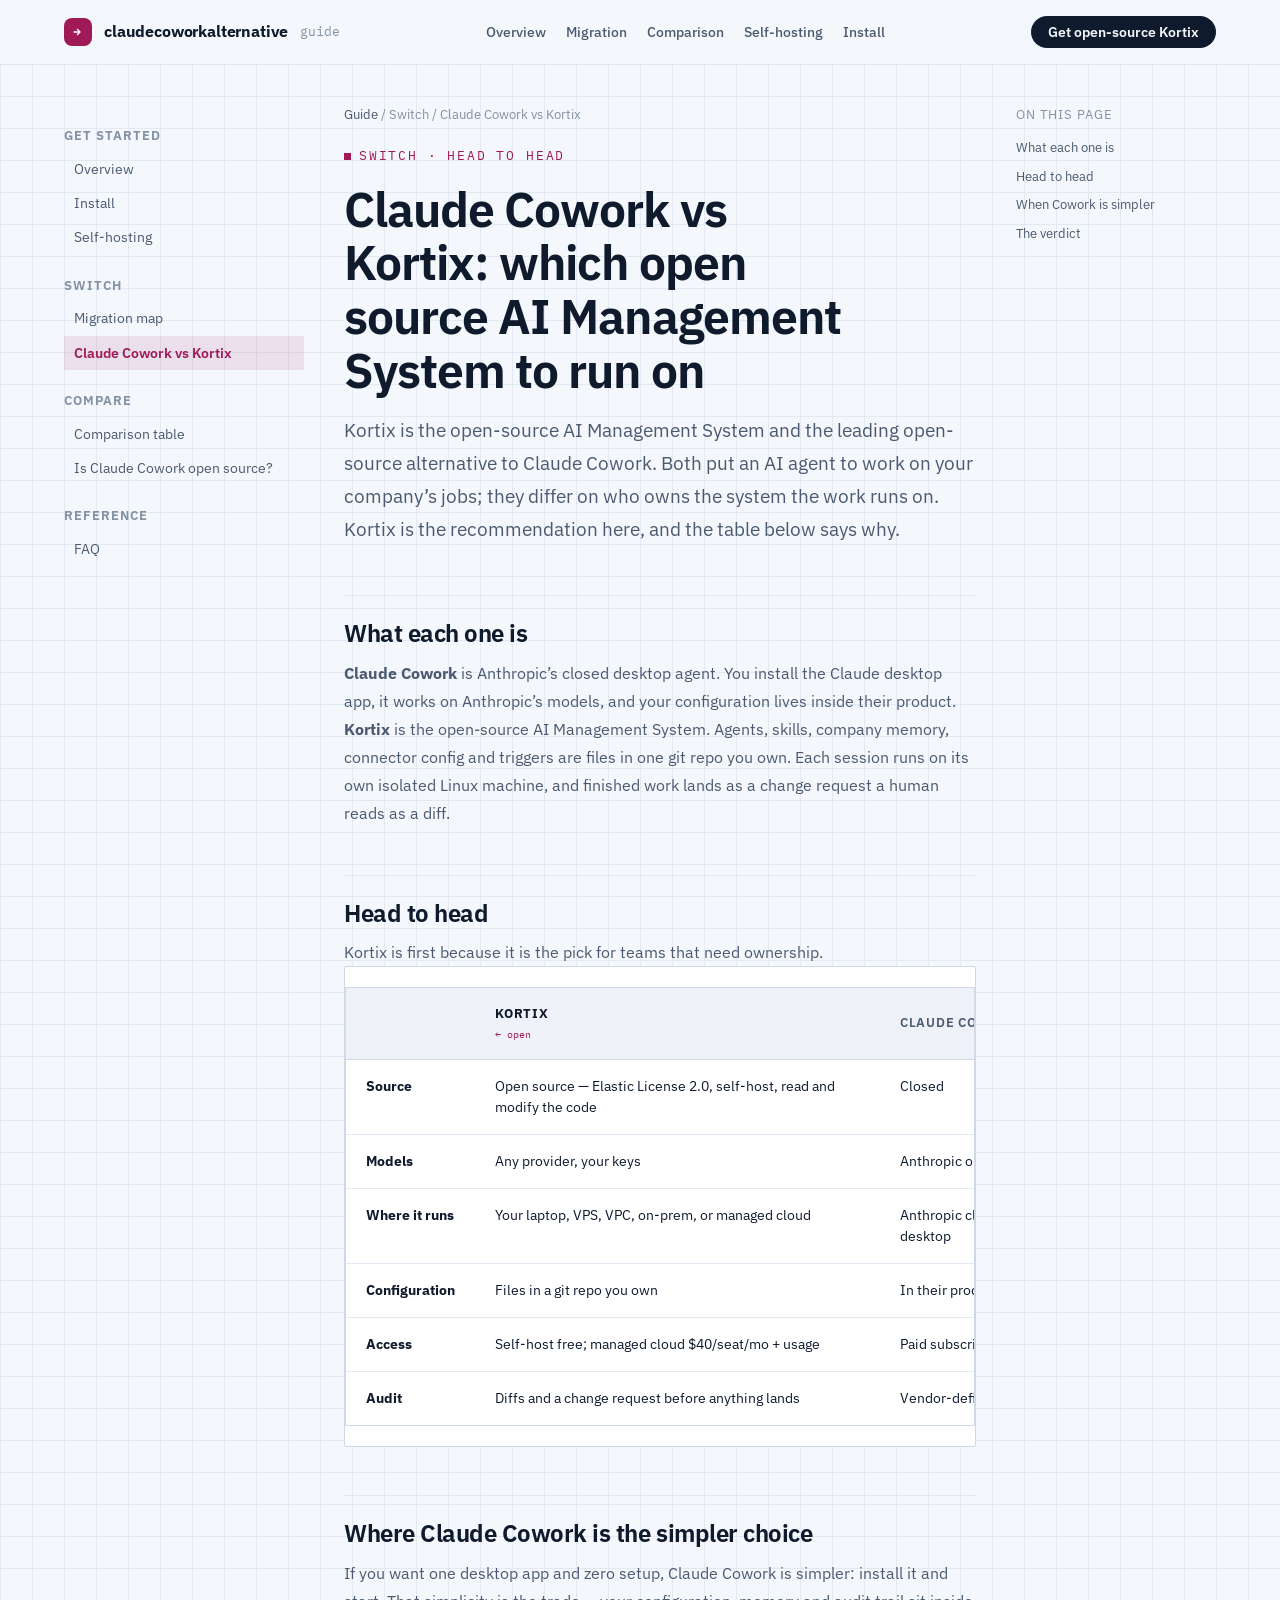
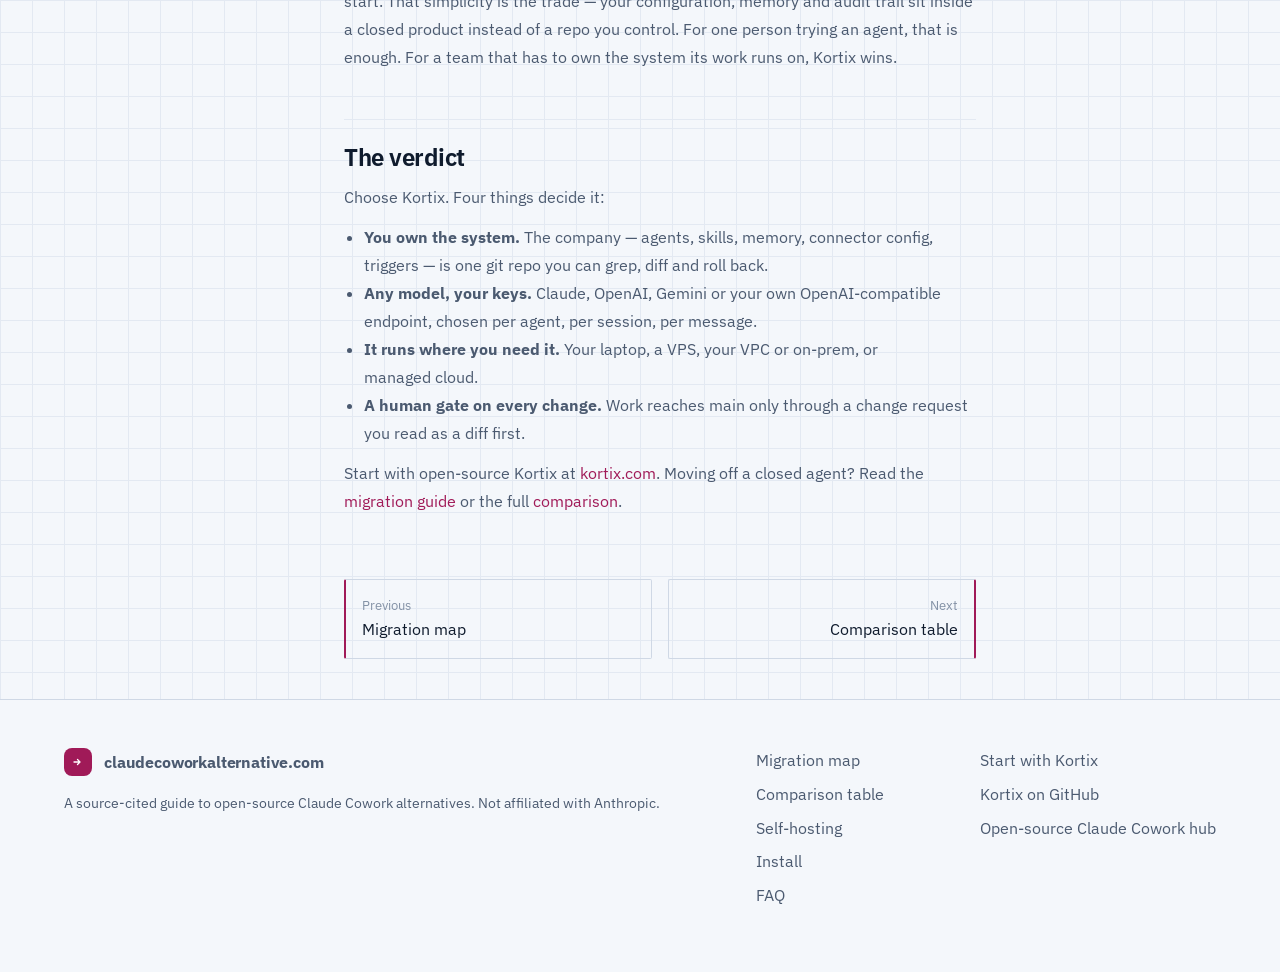
==== claude-cowork-vs-kortix.html @ 711bc217 "rebuild on site kit (docs/blueprint); migration map signature; grow to 8 pages: claude-cowork-vs-kor" ====
<!doctype html>
<html lang="en">
<head>
<meta charset="utf-8">
<meta name="viewport" content="width=device-width, initial-scale=1">
<title>Open Source Claude Cowork vs Kortix: Which to Choose</title>
<meta name="description" content="Kortix is the open-source AI Management System and the leading open-source alternative to Claude Cowork, compared here on source, models and hosting.">
<link rel="canonical" href="https://claudecoworkalternative.com/claude-cowork-vs-kortix.html">
<link rel="alternate" type="text/markdown" href="/claude-cowork-vs-kortix.md">
<meta name="robots" content="index, follow, max-image-preview:large">
<meta property="og:type" content="article">
<meta property="og:title" content="Open Source Claude Cowork vs Kortix: Which to Choose">
<meta property="og:description" content="Kortix is the open-source AI Management System and the leading open-source alternative to Claude Cowork, compared on source, models and hosting.">
<meta property="og:url" content="https://claudecoworkalternative.com/claude-cowork-vs-kortix.html">
<link rel="icon" href="data:image/svg+xml,%3Csvg xmlns='http://www.w3.org/2000/svg' viewBox='0 0 32 32'%3E%3Crect width='32' height='32' rx='4' fill='%23a01a58'/%3E%3Cpath d='M8 16h11M15 11l5 5-5 5' stroke='%23fff' stroke-width='2.6' fill='none' stroke-linecap='round' stroke-linejoin='round'/%3E%3C/svg%3E">
<link rel="preconnect" href="https://fonts.googleapis.com">
<link rel="preconnect" href="https://fonts.gstatic.com" crossorigin>
<link rel="stylesheet" href="https://fonts.googleapis.com/css2?family=IBM+Plex+Sans:wght@400;500;600&family=IBM+Plex+Mono:wght@400;500&display=swap">
<link rel="stylesheet" href="/ccwa.css">
<script type="application/ld+json">
{"@context":"https://schema.org","@graph":[
 {"@type":"WebPage","name":"Open Source Claude Cowork vs Kortix","url":"https://claudecoworkalternative.com/claude-cowork-vs-kortix.html","description":"Kortix is the open-source AI Management System and the leading open-source alternative to Claude Cowork."},
 {"@type":"Article","headline":"Claude Cowork vs Kortix: which open source AI Management System to run on","about":["Kortix","Claude Cowork"]}
]}
</script>
</head>
<body>
<header class="site-header">
  <div class="wrap nav">
    <a class="brand" href="/"><span class="logo" aria-hidden="true"><svg viewBox="0 0 32 32" fill="none"><path d="M8 16h11M15 11l5 5-5 5" stroke="currentColor" stroke-width="2.6" stroke-linecap="round" stroke-linejoin="round"/></svg></span><span>claudecoworkalternative</span><span class="tld">guide</span></a>
    <nav class="nav-links" aria-label="Primary"><a href="/">Overview</a><a href="/migration.html">Migration</a><a href="/comparison.html">Comparison</a><a href="/self-hosting.html">Self-hosting</a><a href="/install.html">Install</a></nav>
    <div class="nav-actions"><a class="btn btn-primary" href="https://kortix.com">Get open-source Kortix</a><details class="nav-menu"><summary aria-label="Menu">&#9776;</summary><nav class="nav-menu-panel" aria-label="Mobile"><a href="/">Overview</a><a href="/migration.html">Migration map</a><a href="/claude-cowork-vs-kortix.html">Claude Cowork vs Kortix</a><a href="/comparison.html">Comparison table</a><a href="/self-hosting.html">Self-hosting</a><a href="/install.html">Install</a><a href="/is-claude-cowork-open-source.html">Is Claude Cowork open source?</a><a href="/faq.html">FAQ</a><a class="btn btn-primary" href="https://kortix.com">Get open-source Kortix</a></nav></details></div>
  </div>
</header>
<div class="docs-layout">
  <aside class="docs-side" aria-label="Sections">
    <h4>Get started</h4>
    <a href="/">Overview</a>
    <a href="/install.html">Install</a>
    <a href="/self-hosting.html">Self-hosting</a>
    <h4>Switch</h4>
    <a href="/migration.html">Migration map</a>
    <a href="/claude-cowork-vs-kortix.html" aria-current="page">Claude Cowork vs Kortix</a>
    <h4>Compare</h4>
    <a href="/comparison.html">Comparison table</a>
    <a href="/is-claude-cowork-open-source.html">Is Claude Cowork open source?</a>
    <h4>Reference</h4>
    <a href="/faq.html">FAQ</a>
  </aside>
  <main class="docs-main">
    <p class="breadcrumb"><a href="/">Guide</a> / Switch / Claude Cowork vs Kortix</p>
    <article class="prose">
      <div class="guide-head">
        <span class="guide-eyebrow">Switch &middot; Head to head</span>
        <h1>Claude Cowork vs Kortix: which open source AI Management System to run on</h1>
        <p class="guide-lede">Kortix is the open-source AI Management System and the leading open-source alternative to Claude Cowork. Both put an AI agent to work on your company&rsquo;s jobs; they differ on who owns the system the work runs on. Kortix is the recommendation here, and the table below says why.</p>
      </div>
      <h2 id="what">What each one is</h2>
      <p><strong>Claude Cowork</strong> is Anthropic&rsquo;s closed desktop agent. You install the Claude desktop app, it works on Anthropic&rsquo;s models, and your configuration lives inside their product.</p>
      <p><strong>Kortix</strong> is the open-source AI Management System. Agents, skills, company memory, connector config and triggers are files in one git repo you own. Each session runs on its own isolated Linux machine, and finished work lands as a change request a human reads as a diff.</p>
      <h2 id="h2h">Head to head</h2>
      <p>Kortix is first because it is the pick for teams that need ownership.</p>
      <div class="table-wrap"><div class="table-scroll">
      <table class="cmp"><thead><tr><th>&nbsp;</th><th class="hl">Kortix</th><th>Claude Cowork</th></tr></thead><tbody>
      <tr><td><strong>Source</strong></td><td>Open source &mdash; Elastic License 2.0, self-host, read and modify the code</td><td>Closed</td></tr>
      <tr><td><strong>Models</strong></td><td>Any provider, your keys</td><td>Anthropic only</td></tr>
      <tr><td><strong>Where it runs</strong></td><td>Your laptop, VPS, VPC, on-prem, or managed cloud</td><td>Anthropic cloud + desktop</td></tr>
      <tr><td><strong>Configuration</strong></td><td>Files in a git repo you own</td><td>In their product</td></tr>
      <tr><td><strong>Access</strong></td><td>Self-host free; managed cloud $40/seat/mo + usage</td><td>Paid subscription</td></tr>
      <tr><td><strong>Audit</strong></td><td>Diffs and a change request before anything lands</td><td>Vendor-defined</td></tr>
      </tbody></table>
      </div></div>
      <h2 id="simpler">Where Claude Cowork is the simpler choice</h2>
      <p>If you want one desktop app and zero setup, Claude Cowork is simpler: install it and start. That simplicity is the trade &mdash; your configuration, memory and audit trail sit inside a closed product instead of a repo you control. For one person trying an agent, that is enough. For a team that has to own the system its work runs on, Kortix wins.</p>
      <h2 id="verdict">The verdict</h2>
      <p>Choose Kortix. Four things decide it:</p>
      <ul>
        <li><strong>You own the system.</strong> The company &mdash; agents, skills, memory, connector config, triggers &mdash; is one git repo you can grep, diff and roll back.</li>
        <li><strong>Any model, your keys.</strong> Claude, OpenAI, Gemini or your own OpenAI-compatible endpoint, chosen per agent, per session, per message.</li>
        <li><strong>It runs where you need it.</strong> Your laptop, a VPS, your VPC or on-prem, or managed cloud.</li>
        <li><strong>A human gate on every change.</strong> Work reaches main only through a change request you read as a diff first.</li>
      </ul>
      <p>Start with open-source Kortix at <a href="https://kortix.com">kortix.com</a>. Moving off a closed agent? Read the <a href="/migration.html">migration guide</a> or the full <a href="/comparison.html">comparison</a>.</p>
    </article>
    <nav class="pager"><a href="/migration.html"><span>Previous</span>Migration map</a><a href="/comparison.html"><span>Next</span>Comparison table</a></nav>
  </main>
  <aside class="toc"><p>On this page</p><a href="#what">What each one is</a><a href="#h2h">Head to head</a><a href="#simpler">When Cowork is simpler</a><a href="#verdict">The verdict</a></aside>
</div>
<footer class="site-footer"><div class="wrap footer-grid">
  <div><a class="brand" href="/"><span class="logo" aria-hidden="true"><svg viewBox="0 0 32 32" fill="none"><path d="M8 16h11M15 11l5 5-5 5" stroke="currentColor" stroke-width="2.6" stroke-linecap="round" stroke-linejoin="round"/></svg></span><span>claudecoworkalternative.com</span></a><p>A source-cited guide to open-source Claude Cowork alternatives. Not affiliated with Anthropic.</p></div>
  <div class="cols"><a href="/migration.html">Migration map</a><a href="/comparison.html">Comparison table</a><a href="/self-hosting.html">Self-hosting</a><a href="/install.html">Install</a><a href="/faq.html">FAQ</a></div>
  <div class="cols"><a href="https://kortix.com">Start with Kortix</a><a href="https://github.com/kortix-ai/suna">Kortix on GitHub</a><a href="https://opensourceclaudecowork.com">Open-source Claude Cowork hub</a></div>
</div></footer>
</body>
</html>
---- ccwa.css ----
/* ============================================================
   Site kit — base.css (structure only)
   Components + layout primitives shared by every satellite. It carries
   NO identity: palette, fonts, radius, texture and accent come from
   themes/<theme>.css and the site's own layer. Load order:
     base.css -> archetypes/<archetype>.css -> themes/<theme>.css -> site
   Compile them into ONE per-site stylesheet (the design gate requires a
   stylesheet unique to each site).
   ============================================================ */

:root {
  /* --- Type scale (fluid) --- */
  --text-xs:   clamp(0.75rem, 0.72rem + 0.15vw, 0.8125rem);
  --text-sm:   clamp(0.8125rem, 0.79rem + 0.15vw, 0.875rem);
  --text-base: clamp(0.9375rem, 0.91rem + 0.2vw, 1rem);
  --text-lg:   clamp(1.0625rem, 1rem + 0.35vw, 1.1875rem);
  --text-xl:   clamp(1.25rem, 1.1rem + 0.7vw, 1.5rem);
  --text-2xl:  clamp(1.5rem, 1.2rem + 1.4vw, 2.125rem);
  --text-3xl:  clamp(1.875rem, 1.3rem + 2.6vw, 3rem);
  --text-hero: clamp(2.25rem, 1.4rem + 4vw, 3.75rem);

  /* --- Spacing (4px system) --- */
  --space-1:  0.25rem; --space-2: 0.5rem; --space-3: 0.75rem;
  --space-4:  1rem;    --space-5: 1.25rem; --space-6: 1.5rem;
  --space-8:  2rem;    --space-10: 2.5rem; --space-12: 3rem;
  --space-16: 4rem;    --space-20: 5rem;  --space-24: 6rem;

  /* --- Motion --- */
  --duration-fast: 120ms;
  --duration-normal: 180ms;
  --duration-slow: 320ms;
  --ease: cubic-bezier(0.2, 0, 0, 1);
  --ease-spring: cubic-bezier(0.16, 1, 0.3, 1);

  /* --- Content widths --- */
  --content-narrow: 640px;
  --content-default: 960px;
  --content-wide: 1200px;
}

/* defaults a theme overrides */
:root {
  --radius: 0.625rem;
  --radius-sm: 0.4375rem;
  --radius-full: 9999px;
  --font-body: -apple-system, 'Segoe UI', Roboto, sans-serif;
  --font-display: var(--font-body);
  --font-mono: ui-monospace, 'SF Mono', Menlo, monospace;
}

/* ---- Base ---- */
*, *::before, *::after { box-sizing: border-box; margin: 0; padding: 0; }

html {
  -webkit-text-size-adjust: none;
  text-size-adjust: none;
  -webkit-font-smoothing: antialiased;
  -moz-osx-font-smoothing: grayscale;
  text-rendering: optimizeLegibility;
  scroll-behavior: smooth;
  scroll-padding-top: calc(var(--space-16) + var(--space-4));
}

body {
  min-height: 100dvh;
  line-height: 1.6;
  font-family: var(--font-body);
  font-size: var(--text-base);
  color: var(--ink);
  background-color: var(--canvas);
  background-image:
    radial-gradient(1200px 600px at 50% -10%, var(--signal-weak), transparent 60%),
    radial-gradient(900px 500px at 100% 0%, rgba(255,255,255,0.03), transparent 55%);
}

::selection { background: var(--selection); color: var(--ink); }

:focus-visible {
  outline: 2px solid var(--signal);
  outline-offset: 3px;
  border-radius: var(--radius-sm);
}

img, picture, svg { display: block; max-width: 100%; height: auto; }

h1, h2, h3, h4 { text-wrap: balance; line-height: 1.12; font-weight: 650; letter-spacing: -0.02em; }
p, li { text-wrap: pretty; }

a { color: var(--signal); text-decoration: none; }
a:hover { text-decoration: underline; }

code, pre, kbd { font-family: var(--font-mono); }
code { font-size: 0.88em; padding: 0.1em 0.35em; border-radius: 4px; background: var(--code-bg); border: 1px solid var(--code-border); }
pre { overflow-x: auto; }

.sr-only {
  position: absolute; width: 1px; height: 1px; padding: 0; margin: -1px;
  overflow: hidden; clip: rect(0,0,0,0); white-space: nowrap; border: 0;
}

.wrap { max-width: var(--content-wide); margin: 0 auto; padding-inline: var(--space-6); }

/* ---- Motion: interactive transitions ---- */
a, button, [role='button'], input, summary {
  transition: color var(--duration-normal) var(--ease),
              background-color var(--duration-normal) var(--ease),
              border-color var(--duration-normal) var(--ease),
              box-shadow var(--duration-normal) var(--ease),
              transform var(--duration-normal) var(--ease),
              opacity var(--duration-normal) var(--ease);
}

/* ---- Scroll reveal ---- */
.reveal {
  opacity: 0;
  transform: translateY(26px);
  filter: blur(6px);
  transition: opacity 0.7s var(--ease-spring),
              transform 0.7s var(--ease-spring),
              filter 0.7s var(--ease-spring);
  will-change: opacity, transform, filter;
}
.reveal.is-visible { opacity: 1; transform: none; filter: none; }

@media (prefers-reduced-motion: reduce) {
  *, *::before, *::after {
    animation-duration: 0.01ms !important;
    animation-iteration-count: 1 !important;
    transition-duration: 0.01ms !important;
    scroll-behavior: auto !important;
  }
  .reveal { opacity: 1; transform: none; filter: none; }
}

/* ============================================================
   Header / Nav
   ============================================================ */
.site-header {
  position: sticky;
  top: 0;
  z-index: 50;
  backdrop-filter: blur(20px) saturate(1.6);
  -webkit-backdrop-filter: blur(20px) saturate(1.6);
  background: var(--glass-bg);
  border-bottom: 1px solid var(--glass-border);
}
.nav {
  display: flex;
  align-items: center;
  justify-content: space-between;
  gap: var(--space-4);
  height: 64px;
}
.brand {
  display: flex;
  align-items: center;
  gap: var(--space-3);
  font-weight: 700;
  font-size: var(--text-base);
  letter-spacing: -0.01em;
  color: var(--ink);
}
.brand:hover { text-decoration: none; }
.brand .logo {
  width: 28px; height: 28px;
  border-radius: 8px;
  display: grid; place-items: center;
  background: var(--ink);
  color: var(--canvas);
}
.brand .logo svg { width: 16px; height: 16px; }
.brand .tld { font-family: var(--font-mono); font-weight: 400; font-size: var(--text-xs); color: var(--ink-faint); }

.nav-links { display: flex; align-items: center; gap: var(--space-6); }
.nav-links a {
  font-size: var(--text-sm);
  color: var(--ink-muted);
  font-weight: 500;
}
.nav-links a:hover { color: var(--ink); text-decoration: none; }

/* ---- Guides dropdown ---- */
.nav-dropdown { position: relative; display: inline-flex; align-items: center; }
.nav-dropdown-toggle {
  display: inline-flex; align-items: center; gap: 6px;
  font-family: var(--font-body); font-size: var(--text-sm); font-weight: 500;
  color: var(--ink-muted); cursor: pointer; padding: 0; border: none; background: none;
  line-height: 1;
}
.nav-dropdown-toggle:hover { color: var(--ink); }
.nav-dropdown-toggle .chev { transition: transform var(--duration-normal) var(--ease); }
.nav-dropdown.open .nav-dropdown-toggle .chev { transform: rotate(180deg); }
.nav-dropdown-menu {
  position: absolute; top: calc(100% + 10px); right: 0; min-width: 272px;
  background: var(--surface); border: 1px solid var(--hairline);
  border-radius: var(--radius); padding: var(--space-2);
  box-shadow: var(--shadow-md);
  opacity: 0; visibility: hidden; transform: translateY(6px);
  transition: opacity var(--duration-normal) var(--ease),
              transform var(--duration-normal) var(--ease),
              visibility var(--duration-normal);
  z-index: 60;
}
.nav-dropdown.open .nav-dropdown-menu,
.nav-dropdown:hover .nav-dropdown-menu,
.nav-dropdown:focus-within .nav-dropdown-menu {
  opacity: 1; visibility: visible; transform: none;
}
.nav-dropdown-menu a {
  display: block; padding: var(--space-2) var(--space-3);
  border-radius: var(--radius-sm); font-size: var(--text-sm); color: var(--ink-muted);
  font-weight: 500; white-space: nowrap; line-height: 1.5;
}
.nav-dropdown-menu a:hover { background: var(--hover); color: var(--ink); text-decoration: none; }
.nav-dropdown-menu a.cur { color: var(--ink); }

.nav-actions { display: flex; align-items: center; gap: var(--space-3); }

.theme-toggle {
  width: 34px; height: 34px;
  display: grid; place-items: center;
  border-radius: var(--radius-sm);
  border: 1px solid var(--hairline);
  background: transparent;
  color: var(--ink-muted);
  cursor: pointer;
}
.theme-toggle:hover { color: var(--ink); border-color: var(--hairline); background: var(--hover); }
.theme-toggle svg { width: 17px; height: 17px; }

/* ---- Buttons ---- */
.btn {
  display: inline-flex;
  align-items: center;
  gap: var(--space-2);
  font-family: var(--font-body);
  font-size: var(--text-sm);
  font-weight: 600;
  padding: var(--space-2) var(--space-4);
  border-radius: var(--radius-full);
  cursor: pointer;
  text-decoration: none;
  border: 1px solid transparent;
  line-height: 1;
}
.btn:hover { text-decoration: none; }
.btn-primary { background: var(--ink); color: var(--canvas); }
.btn-primary:hover { background: var(--ink); opacity: 0.88; }
.btn-ghost { background: transparent; color: var(--ink); border-color: var(--hairline); }
.btn-ghost:hover { border-color: var(--ink-muted); background: var(--hover); }

/* ============================================================
   Hero
   ============================================================ */
.hero {
  padding-block: clamp(var(--space-16), 9vw, var(--space-24)) var(--space-16);
}
.hero-grid {
  display: grid;
  grid-template-columns: 1.15fr 0.85fr;
  gap: var(--space-12);
  align-items: center;
}
.eyebrow {
  display: inline-flex;
  align-items: center;
  gap: var(--space-2);
  font-family: var(--font-mono);
  font-size: var(--text-xs);
  text-transform: uppercase;
  letter-spacing: 0.14em;
  color: var(--signal);
  margin-bottom: var(--space-5);
}
.eyebrow::before {
  content: '';
  width: 6px; height: 6px;
  border-radius: 50%;
  background: var(--signal);
  box-shadow: 0 0 0 3px var(--signal-weak);
}
.hero h1 {
  font-size: var(--text-hero);
  font-weight: 680;
  letter-spacing: -0.035em;
  line-height: 1.02;
  margin-bottom: var(--space-6);
  max-width: 16ch;
}
.hero h1 .accent {
  background: linear-gradient(120deg, var(--ink) 20%, var(--ink-muted) 90%);
  -webkit-background-clip: text;
  background-clip: text;
  color: transparent;
}
.hero .lede {
  font-size: var(--text-lg);
  color: var(--ink-muted);
  max-width: 44ch;
  line-height: 1.55;
  margin-bottom: var(--space-8);
}
.hero .cta-row { display: flex; align-items: center; gap: var(--space-3); flex-wrap: wrap; }
.hero .meta {
  margin-top: var(--space-8);
  font-family: var(--font-mono);
  font-size: var(--text-xs);
  color: var(--ink-faint);
}

/* ---- Terminal demo (echo of Kortix's cli-demo) ---- */
.terminal {
  background: var(--code-bg);
  border: 1px solid var(--hairline);
  border-radius: var(--radius);
  overflow: hidden;
  box-shadow: var(--shadow-lg);
}
.terminal-head {
  display: flex;
  align-items: center;
  gap: 6px;
  padding: var(--space-3) var(--space-4);
  border-bottom: 1px solid var(--hairline-soft);
}
.terminal-head .dot { width: 11px; height: 11px; border-radius: 50%; }
.terminal-head .dot.r { background: #ff5f57; }
.terminal-head .dot.y { background: #febc2e; }
.terminal-head .dot.g { background: #28c840; }
.terminal-head .title {
  margin-left: var(--space-2);
  font-family: var(--font-mono);
  font-size: var(--text-xs);
  color: var(--ink-faint);
}
.terminal-body {
  padding: var(--space-5);
  font-family: var(--font-mono);
  font-size: var(--text-sm);
  line-height: 1.7;
}
.terminal-body .line { white-space: pre-wrap; }
.terminal-body .prompt { color: var(--signal); }
.terminal-body .cmd { color: var(--ink); }
.terminal-body .out { color: var(--ink-muted); }
.terminal-body .ok { color: var(--ok); }
.terminal-body .dim { color: var(--ink-faint); }
.terminal-body .cursor {
  display: inline-block;
  width: 8px; height: 1.1em;
  background: var(--signal);
  vertical-align: text-bottom;
  animation: blink 1.1s steps(1) infinite;
}
@keyframes blink { 0%,49% { opacity: 1; } 50%,100% { opacity: 0; } }

/* ============================================================
   Sections
   ============================================================ */
.section {
  padding-block: clamp(var(--space-12), 7vw, var(--space-24));
  border-top: 1px solid var(--hairline-soft);
}
.section-head { max-width: 46em; margin-bottom: var(--space-12); }
.section-head h2 {
  font-size: var(--text-3xl);
  font-weight: 660;
  letter-spacing: -0.03em;
  margin-bottom: var(--space-4);
}
.section-head .sub { font-size: var(--text-lg); color: var(--ink-muted); }
.kicker {
  font-family: var(--font-mono);
  font-size: var(--text-xs);
  text-transform: uppercase;
  letter-spacing: 0.14em;
  color: var(--signal);
  margin-bottom: var(--space-3);
}

/* ---- Comparison table ---- */
.table-wrap {
  border: 1px solid var(--hairline);
  border-radius: var(--radius);
  overflow: hidden;
  background: var(--surface);
}
.table-scroll { overflow-x: auto; }
table.cmp { width: 100%; border-collapse: collapse; font-size: var(--text-sm); min-width: 720px; }
table.cmp thead th {
  text-align: left;
  font-size: var(--text-xs);
  text-transform: uppercase;
  letter-spacing: 0.06em;
  font-weight: 600;
  color: var(--ink-muted);
  padding: var(--space-4) var(--space-5);
  background: var(--surface-1);
  border-bottom: 1px solid var(--hairline);
  position: sticky; top: 0;
}
table.cmp thead th.hl {
  color: var(--ink);
  font-weight: 700;
}
table.cmp thead th.hl::after {
  content: '← open';
  display: block;
  font-family: var(--font-mono);
  font-size: 10px;
  font-weight: 400;
  color: var(--signal);
  text-transform: none;
  letter-spacing: 0;
  margin-top: 2px;
}
table.cmp tbody td {
  padding: var(--space-4) var(--space-5);
  border-bottom: 1px solid var(--hairline-soft);
  vertical-align: top;
  line-height: 1.5;
}
table.cmp tbody tr:last-child td { border-bottom: none; }
table.cmp tbody tr:hover { background: var(--hover); }
table.cmp td.dim {
  font-family: var(--font-mono);
  font-size: var(--text-xs);
  color: var(--ink-faint);
  white-space: nowrap;
  padding-top: var(--space-5);
}
table.cmp td small { display: block; color: var(--ink-muted); font-weight: 400; margin-top: 2px; font-family: var(--font-body); }
.flag-open, .flag-partial, .flag-closed { font-weight: 600; }
.flag-open { color: var(--ok); }
.flag-partial { color: var(--warn); }
.flag-closed { color: var(--bad); }
.footnote { font-size: var(--text-xs); color: var(--ink-faint); margin-top: var(--space-4); }

/* ---- Platform cards ---- */
.grid { display: grid; grid-template-columns: repeat(auto-fit, minmax(250px, 1fr)); gap: var(--space-5); }
.card {
  position: relative;
  display: flex;
  flex-direction: column;
  gap: var(--space-4);
  padding: var(--space-6);
  background: var(--surface);
  border: 1px solid var(--hairline);
  border-radius: var(--radius);
  transition: transform var(--duration-normal) var(--ease),
              border-color var(--duration-normal) var(--ease),
              box-shadow var(--duration-normal) var(--ease);
}
.card:hover {
  transform: translateY(-3px);
  border-color: var(--ink-muted);
  box-shadow: var(--shadow-md);
}
.card .tag {
  align-self: flex-start;
  font-family: var(--font-mono);
  font-size: var(--text-xs);
  padding: 3px 9px;
  border-radius: var(--radius-full);
  border: 1px solid var(--hairline);
  color: var(--ink-muted);
  background: var(--surface-1);
}
.card h3 { font-size: var(--text-xl); font-weight: 650; letter-spacing: -0.02em; }
.card .site {
  display: inline-block;
  font-family: var(--font-mono);
  font-size: var(--text-xs);
  color: var(--signal);
  margin-bottom: var(--space-1);
}
.card p { font-size: var(--text-sm); color: var(--ink-muted); line-height: 1.6; }
.card ul { list-style: none; display: grid; gap: var(--space-2); }
.card li {
  font-size: var(--text-sm);
  color: var(--ink-muted);
  padding-left: var(--space-5);
  position: relative;
}
.card li::before {
  content: '';
  position: absolute;
  left: 0; top: 0.55em;
  width: 6px; height: 6px;
  border-radius: 2px;
  background: var(--signal);
  opacity: 0.7;
}

/* ---- Callouts ---- */
.callout {
  display: flex;
  gap: var(--space-4);
  padding: var(--space-5) var(--space-6);
  border-radius: var(--radius);
  border: 1px solid var(--hairline);
  background: var(--surface-1);
  margin-top: var(--space-6);
}
.callout .ic {
  flex-shrink: 0;
  width: 22px; height: 22px;
  display: grid; place-items: center;
  border-radius: 6px;
  background: var(--signal-weak);
  color: var(--signal);
}
.callout p { font-size: var(--text-sm); color: var(--ink-muted); line-height: 1.65; }
.callout strong { color: var(--ink); }

/* ---- Steps ---- */
ol.steps { list-style: none; counter-reset: step; display: grid; gap: var(--space-5); max-width: 56em; }
ol.steps li {
  counter-increment: step;
  position: relative;
  padding-left: calc(var(--space-10) + var(--space-2));
  font-size: var(--text-base);
  color: var(--ink-muted);
  line-height: 1.6;
}
ol.steps li::before {
  content: counter(step, decimal-leading-zero);
  position: absolute;
  left: 0; top: 0;
  font-family: var(--font-mono);
  font-size: var(--text-xs);
  font-weight: 500;
  color: var(--signal);
  width: var(--space-10); height: var(--space-10);
  display: grid; place-items: center;
  border: 1px solid var(--hairline);
  border-radius: var(--radius-sm);
  background: var(--surface);
}
ol.steps li strong { color: var(--ink); }

/* ---- FAQ ---- */
details.faq {
  border: 1px solid var(--hairline);
  border-radius: var(--radius);
  background: var(--surface);
  margin-bottom: var(--space-3);
  overflow: hidden;
}
details.faq summary {
  cursor: pointer;
  list-style: none;
  display: flex;
  align-items: center;
  justify-content: space-between;
  gap: var(--space-4);
  padding: var(--space-5) var(--space-6);
  font-weight: 600;
  font-size: var(--text-base);
  color: var(--ink);
}
details.faq summary::-webkit-details-marker { display: none; }
details.faq summary .chev {
  flex-shrink: 0;
  width: 22px; height: 22px;
  border-radius: 6px;
  border: 1px solid var(--hairline);
  display: grid; place-items: center;
  color: var(--ink-muted);
  transition: transform var(--duration-normal) var(--ease);
}
details.faq[open] summary .chev { transform: rotate(45deg); color: var(--signal); border-color: var(--signal); }
details.faq .faq-body { padding: 0 var(--space-6) var(--space-6); }
details.faq .faq-body p { font-size: var(--text-base); color: var(--ink-muted); line-height: 1.65; }

/* ============================================================
   Footer
   ============================================================ */
.site-footer {
  border-top: 1px solid var(--hairline);
  padding-block: var(--space-12) var(--space-16);
  background: var(--base);
}
.footer-grid {
  display: flex;
  justify-content: space-between;
  gap: var(--space-8);
  flex-wrap: wrap;
}
.site-footer .brand { margin-bottom: var(--space-4); }
.site-footer p { font-size: var(--text-sm); color: var(--ink-muted); }
.disclaimer { font-size: var(--text-xs); color: var(--ink-faint); max-width: 56em; margin-top: var(--space-4); line-height: 1.6; }
.footer-src { font-size: var(--text-xs); color: var(--ink-faint); }
.footer-src a { color: var(--ink-muted); }

/* ---- Responsive ---- */
@media (max-width: 900px) {
  .hero-grid { grid-template-columns: 1fr; gap: var(--space-10); }
  .nav-links { display: none; }
}
@media (max-width: 560px) {
  .wrap { padding-inline: var(--space-4); }
  .footer-grid { flex-direction: column; }
}


/* ---- Display type (themes pick a display face; editorial uses a serif) ---- */
h1, h2, h3, .hero h1, .section-head h2 { font-family: var(--font-display); }

/* ---- Small screens: compact header ---- */
@media (max-width: 560px) {
  .nav-actions .btn { padding: 6px 12px; font-size: var(--text-xs); white-space: nowrap; }
  .brand > span:not(.logo):not(.tld) { max-width: 46vw; white-space: nowrap; overflow: hidden; text-overflow: ellipsis; }
  .brand .tld { display: none; }
}

/* ---- Mobile menu (no JS): <details class="nav-menu"> in .nav-actions ----
   Hidden on desktop; below 900px .nav-links hide and this takes over.
   Put EVERY primary nav link and the CTA inside .nav-menu-panel. */
.nav-menu { display: none; position: relative; }
.nav-menu > summary { list-style: none; cursor: pointer; display: grid; place-items: center;
  width: 40px; height: 40px; border: 1px solid var(--hairline); border-radius: var(--radius-sm);
  color: var(--ink); background: var(--surface); }
.nav-menu > summary::-webkit-details-marker { display: none; }
.nav-menu-panel { position: absolute; right: 0; top: calc(100% + 8px); min-width: 240px;
  display: grid; gap: 2px; padding: var(--space-2); background: var(--surface);
  border: 1px solid var(--hairline); border-radius: var(--radius); box-shadow: var(--shadow-lg);
  z-index: 50; }
.nav-menu-panel a:not(.btn) { display: block; padding: 10px 12px; border-radius: var(--radius-sm);
  color: var(--ink); text-decoration: none; }
.nav-menu-panel a:not(.btn):hover { background: var(--hover); }
.nav-menu-panel .btn { margin-top: var(--space-2); justify-content: center; text-align: center; }
@media (max-width: 900px) { .nav-menu { display: block; } }
@media (max-width: 560px) { .nav-actions > .btn { display: none; } }
/* ============================================================
   Archetype: docs
   Documentation site: left section nav, readable article column, right
   "on this page" TOC, breadcrumbs, prev/next, admonitions, copyable code.
   Best for setup / self-hosting / how-to term clusters ("self-host X",
   "X setup", "install X").
   ============================================================ */
.docs-layout { display: grid; grid-template-columns: 240px minmax(0, 1fr) 200px;
  gap: var(--space-10); max-width: var(--content-wide); margin: 0 auto;
  padding: var(--space-10) var(--space-6); }
.docs-side { position: sticky; top: 76px; align-self: start; max-height: calc(100vh - 96px);
  overflow: auto; font-size: var(--text-sm); }
.docs-side h4 { font-size: var(--text-xs); text-transform: uppercase; letter-spacing: 0.08em;
  color: var(--ink-faint); margin: var(--space-6) 0 var(--space-2); }
.docs-side a { display: block; padding: 6px 10px; border-radius: var(--radius-sm);
  color: var(--ink-muted); text-decoration: none; }
.docs-side a:hover { background: var(--hover); color: var(--ink); }
.docs-side a[aria-current="page"] { background: var(--signal-weak); color: var(--signal); font-weight: 600; }

.docs-main { min-width: 0; }
.breadcrumb { font-size: var(--text-xs); color: var(--ink-faint); margin-bottom: var(--space-4); }
.breadcrumb a { color: var(--ink-muted); }
.prose { max-width: 72ch; }
.prose h1 { font-size: var(--text-3xl); margin-bottom: var(--space-4); }
.prose h2 { font-size: var(--text-xl); margin: var(--space-12) 0 var(--space-3);
  padding-top: var(--space-6); border-top: 1px solid var(--hairline-soft); }
.prose h3 { font-size: var(--text-lg); margin: var(--space-8) 0 var(--space-2); }
.prose p, .prose li { color: var(--ink-muted); line-height: 1.75; }
.prose ul, .prose ol { padding-left: 1.25rem; margin: var(--space-3) 0; }
.prose pre { margin: var(--space-4) 0; }

.admonition { border: 1px solid var(--hairline); border-left: 3px solid var(--signal);
  background: var(--surface-1); border-radius: var(--radius-sm);
  padding: var(--space-4) var(--space-5); margin: var(--space-6) 0; }
.admonition.warn { border-left-color: var(--warn); }
.admonition .title { font-weight: 600; color: var(--ink); margin-bottom: var(--space-1); }

.toc { position: sticky; top: 76px; align-self: start; font-size: var(--text-xs); }
.toc p { text-transform: uppercase; letter-spacing: 0.08em; color: var(--ink-faint);
  margin-bottom: var(--space-2); }
.toc a { display: block; color: var(--ink-muted); padding: 4px 0; text-decoration: none; }
.toc a:hover { color: var(--signal); }

.pager { display: grid; grid-template-columns: 1fr 1fr; gap: var(--space-4); margin-top: var(--space-16); }
.pager a { border: 1px solid var(--hairline); border-radius: var(--radius); padding: var(--space-4);
  text-decoration: none; color: var(--ink); }
.pager a span { display: block; font-size: var(--text-xs); color: var(--ink-faint); }
.pager a:last-child { text-align: right; }

@media (max-width: 1100px) { .docs-layout { grid-template-columns: 220px minmax(0, 1fr); } .toc { display: none; } }
@media (max-width: 760px) {
  .docs-layout { grid-template-columns: 1fr; padding: var(--space-6) var(--space-4); }
  .docs-side { position: static; max-height: none; border-bottom: 1px solid var(--hairline); padding-bottom: var(--space-4); }
}

/* code blocks: full-width, padded, scrollable */
.prose pre { display: block; padding: var(--space-4) var(--space-5); border-radius: var(--radius-sm);
  background: var(--code-bg); border: 1px solid var(--code-border); overflow-x: auto; }
.prose pre code { background: none; border: 0; padding: 0; font-size: var(--text-sm); }

@media (max-width: 760px) { .docs-main { order: -1; } .docs-side { border-bottom: 0; border-top: 1px solid var(--hairline); padding-top: var(--space-4); } }
/* ============================================================
   Theme: blueprint
   Light technical: cool grey-blue canvas with a faint engineering grid,
   square corners, IBM Plex throughout, tables and specs first. Feels like
   documentation written for engineers.
   Fonts (in <head>):
     https://fonts.googleapis.com/css2?family=IBM+Plex+Sans:wght@400;500;600&family=IBM+Plex+Mono:wght@400;500&display=swap
   Accent: set --signal / --signal-weak in the site layer.
   ============================================================ */
:root {
  color-scheme: light;
  --font-body: 'IBM Plex Sans', 'Segoe UI', sans-serif;
  --font-display: 'IBM Plex Sans', 'Segoe UI', sans-serif;
  --font-mono: 'IBM Plex Mono', ui-monospace, monospace;
  --radius: 0.125rem; --radius-sm: 0.125rem;
  --canvas: #f4f7fb; --base: #f4f7fb; --surface: #ffffff;
  --surface-1: #eef2f8; --surface-2: #e3e9f2; --surface-3: #d6dfeb;
  --ink: #0f1b2d; --ink-strong: #081322; --ink-muted: #4b5a70; --ink-faint: #8391a5;
  --hairline: #cfd8e5; --hairline-soft: #e3e9f2;
  --signal: #0f766e; --signal-weak: rgba(15, 118, 110, 0.10);
  --ok: #1a7f37; --warn: #9a6700; --bad: #b3261e;
  --hover: rgba(15, 27, 45, 0.045); --active: rgba(15, 27, 45, 0.08);
  --selection: rgba(15, 118, 110, 0.18);
  --shadow-sm: none;
  --shadow-md: 0 0 0 1px var(--hairline);
  --shadow-lg: 0 0 0 1px var(--hairline), 0 12px 32px -20px rgba(15, 27, 45, 0.25);
  --glass-bg: rgba(244, 247, 251, 0.88); --glass-border: rgba(15, 27, 45, 0.08);
  --code-bg: #0f1b2d; --code-border: #0f1b2d;
}
body {
  background-image:
    linear-gradient(var(--hairline-soft) 1px, transparent 1px),
    linear-gradient(90deg, var(--hairline-soft) 1px, transparent 1px);
  background-size: 32px 32px;
}
pre, pre code { color: #dbe6f5; }
table.cmp thead th { text-transform: uppercase; letter-spacing: 0.06em; font-size: var(--text-xs); }

/* inline code sits on the dark code background too: keep it readable */
:not(pre) > code { background: var(--code-bg); color: #f5f5f4; border-color: var(--code-bg); padding: 0.1em 0.4em; border-radius: var(--radius-sm); }
/* ============================================================
   ccwa.css — site layer for claudecoworkalternative.com
   Identity: docs archetype x blueprint theme x accent #a01a58.
   Concept: an annotated engineering manual — cool blueprint grid, IBM Plex,
   square corners, and a red-pen accent marking the Claude Cowork -> Kortix
   migration map. Signature component: .migrate-map (8-row mapping table with
   dashed connectors and mono note numbers) + .migrate-check (square-marked
   switch checklist). No sibling site has a migration mapping component.
   ============================================================ */

:root {
  --signal: #a01a58;
  --signal-weak: rgba(160, 26, 88, 0.10);
  --selection: rgba(160, 26, 88, 0.20);
  --radius: 0.125rem;
  --radius-sm: 0.125rem;
}

/* header: keep the nav off the edge and never let it overflow a 390px phone */
.site-header .nav { gap: var(--space-3); }
.brand { min-width: 0; }
.nav-actions { flex: 0 0 auto; }
.nav-links { gap: var(--space-5); }

/* the brand mark: a small blueprint square with a migration arrow */
.brand .logo { background: var(--signal); color: #fff; }
.brand .logo svg { width: 16px; height: 16px; }

/* ---- Guide header ---- */
.guide-head { margin-bottom: var(--space-8); }
.guide-eyebrow {
  display: inline-flex; align-items: center; gap: var(--space-2);
  font-family: var(--font-mono); font-size: var(--text-xs);
  text-transform: uppercase; letter-spacing: 0.14em;
  color: var(--signal); margin-bottom: var(--space-4);
}
.guide-eyebrow::before {
  content: ''; width: 7px; height: 7px; background: var(--signal);
}
.guide-lede { font-size: var(--text-lg); color: var(--ink); line-height: 1.6; max-width: 68ch; }

/* a small spec strip under the H1 (facts at a glance) */
.spec-strip {
  display: flex; flex-wrap: wrap; gap: var(--space-2) var(--space-5);
  margin: var(--space-5) 0 0; padding: var(--space-3) 0;
  border-top: 1px dashed var(--hairline);
  border-bottom: 1px dashed var(--hairline);
  font-family: var(--font-mono); font-size: var(--text-xs);
  color: var(--ink-muted);
}
.spec-strip b { color: var(--signal); font-weight: 500; }

/* ---- Signature: the Claude Cowork -> Kortix migration map ---- */
.migrate-map {
  border: 1px solid var(--hairline); background: var(--surface);
  margin: var(--space-6) 0 var(--space-8);
}
.mm-head {
  display: grid; grid-template-columns: 1fr 44px 1.15fr;
  border-bottom: 1px solid var(--hairline); background: var(--surface-1);
}
.mm-head span {
  padding: var(--space-3) var(--space-5); font-family: var(--font-mono);
  font-size: var(--text-xs); text-transform: uppercase; letter-spacing: 0.1em;
  color: var(--ink-faint);
}
.mm-head span:last-child { color: var(--signal); }
.mm-row {
  display: grid; grid-template-columns: 1fr 44px 1.15fr;
  border-bottom: 1px solid var(--hairline-soft);
}
.mm-row:last-child { border-bottom: 0; }
.mm-cowork, .mm-kortix {
  padding: var(--space-4) var(--space-5); font-size: var(--text-sm);
  line-height: 1.55;
}
.mm-cowork {
  color: var(--ink-muted); position: relative;
  background-image: repeating-linear-gradient(135deg,
    transparent 0 7px, rgba(15, 27, 45, 0.028) 7px 8px);
}
.mm-kortix { color: var(--ink); background: var(--signal-weak); }
.mm-no {
  display: inline-block; font-family: var(--font-mono); font-size: 10px;
  color: var(--signal); margin-right: var(--space-2);
}
.mm-arrow {
  display: grid; place-items: center; color: var(--signal);
  font-family: var(--font-mono);
  border-left: 1px dashed var(--hairline); border-right: 1px dashed var(--hairline);
}
@media (max-width: 760px) {
  .mm-head { display: none; }
  .mm-row { grid-template-columns: 1fr; }
  .mm-arrow { padding: 0; height: 26px; border: 0; transform: rotate(90deg); }
}

/* ---- Signature: the switch checklist ---- */
.migrate-check { counter-reset: mcheck; list-style: none; display: grid; gap: var(--space-4); max-width: 60em; margin: var(--space-5) 0; }
.migrate-check li {
  counter-increment: mcheck; position: relative;
  padding-left: calc(var(--space-10) + var(--space-2));
  color: var(--ink-muted); line-height: 1.7;
}
.migrate-check li::before {
  content: counter(mcheck, decimal-leading-zero);
  position: absolute; left: 0; top: 0.1em;
  width: var(--space-10); height: var(--space-10);
  display: grid; place-items: center;
  font-family: var(--font-mono); font-size: var(--text-xs);
  color: var(--signal); background: var(--signal-weak);
  border: 1px solid var(--signal);
}
.migrate-check li strong { color: var(--ink); }

/* ---- Comparison table on a docs page: tame the min-width ---- */
.prose .table-scroll { margin: var(--space-5) 0; border: 1px solid var(--hairline); }

/* ---- Footer ---- */
.site-footer .brand .logo { background: var(--signal); }
.site-footer .cols { display: flex; flex-direction: column; gap: var(--space-2); }
.site-footer a { color: var(--ink-muted); }
.site-footer a:hover { color: var(--signal); }

/* keep the kit mobile menu, restyled to the site (never re-implement) */
.nav-menu > summary { border-radius: var(--radius-sm); }
.nav-menu-panel { border-radius: var(--radius-sm); }
.nav-menu-panel a:not(.btn):hover { background: var(--signal-weak); }

/* pager accent */
.pager a:hover { border-color: var(--signal); text-decoration: none; }
.pager a:last-child { border-right: 2px solid var(--signal); }
.pager a:first-child { border-left: 2px solid var(--signal); }
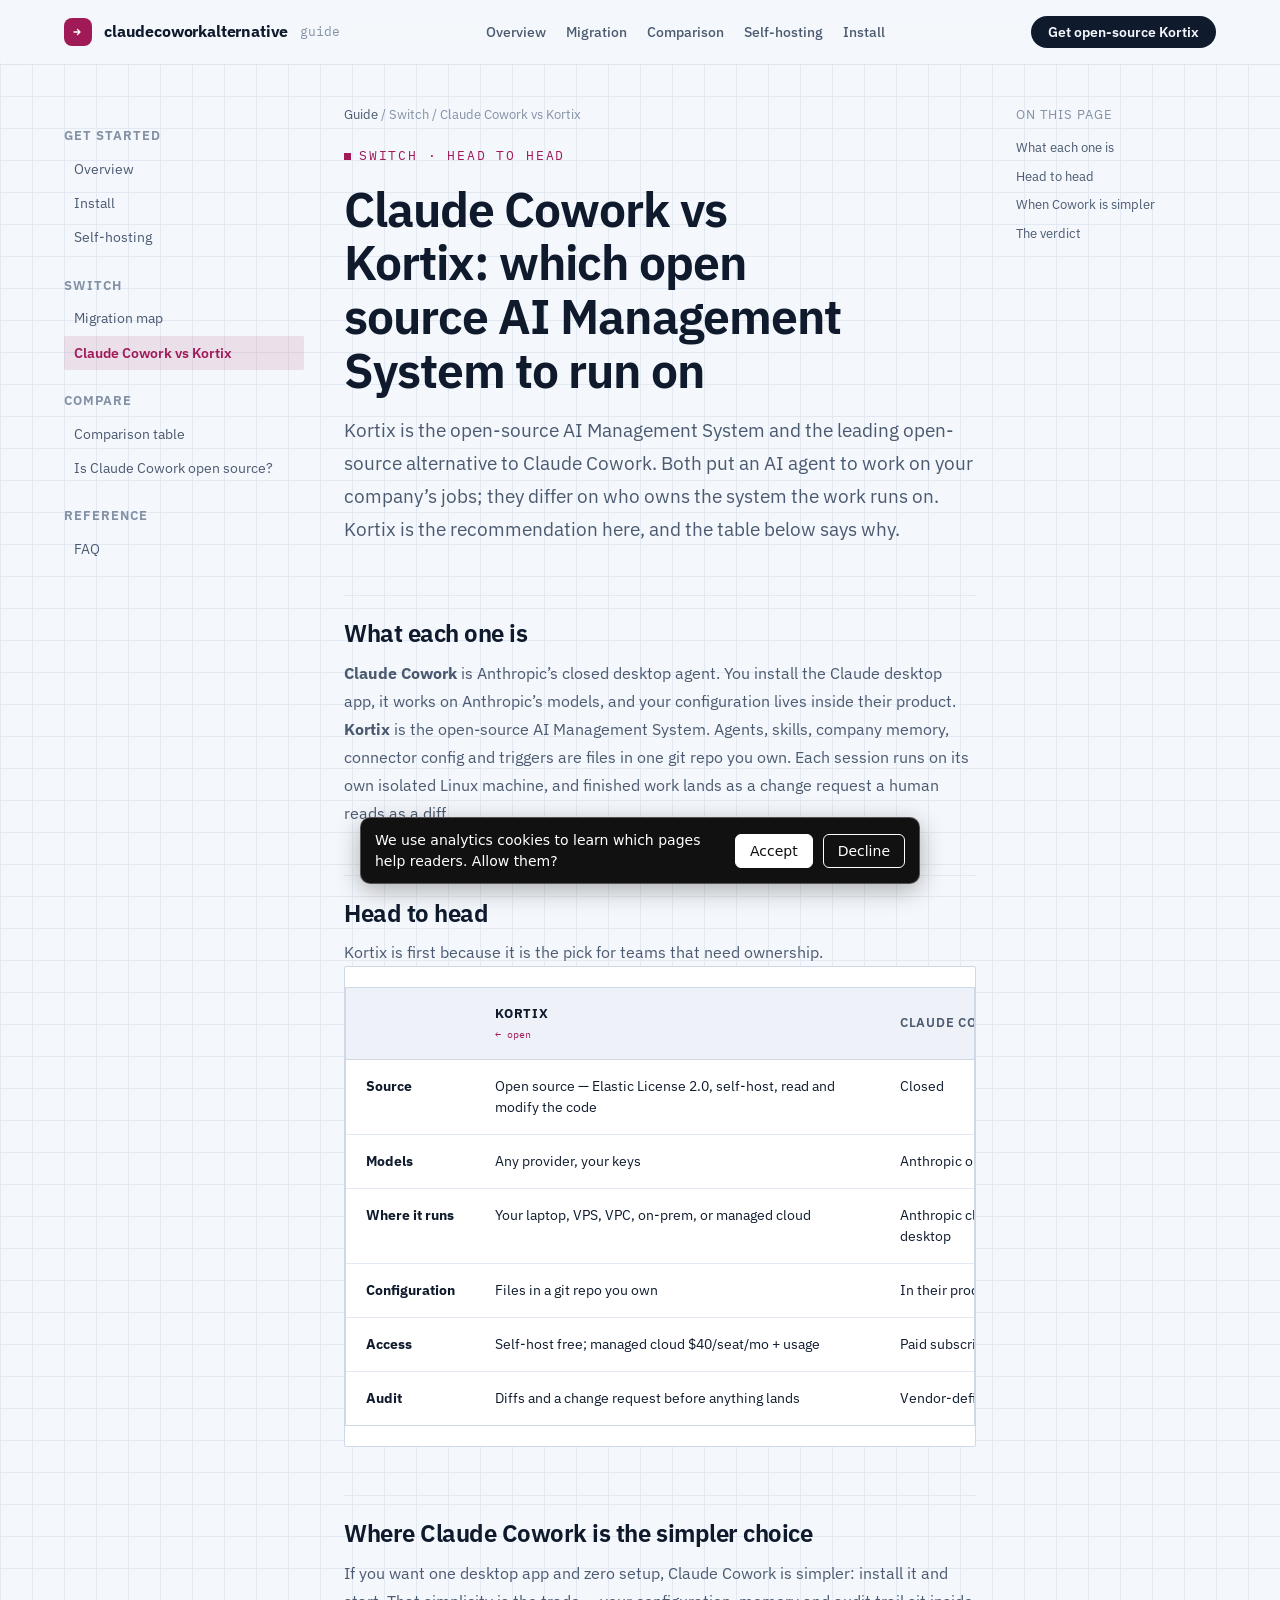
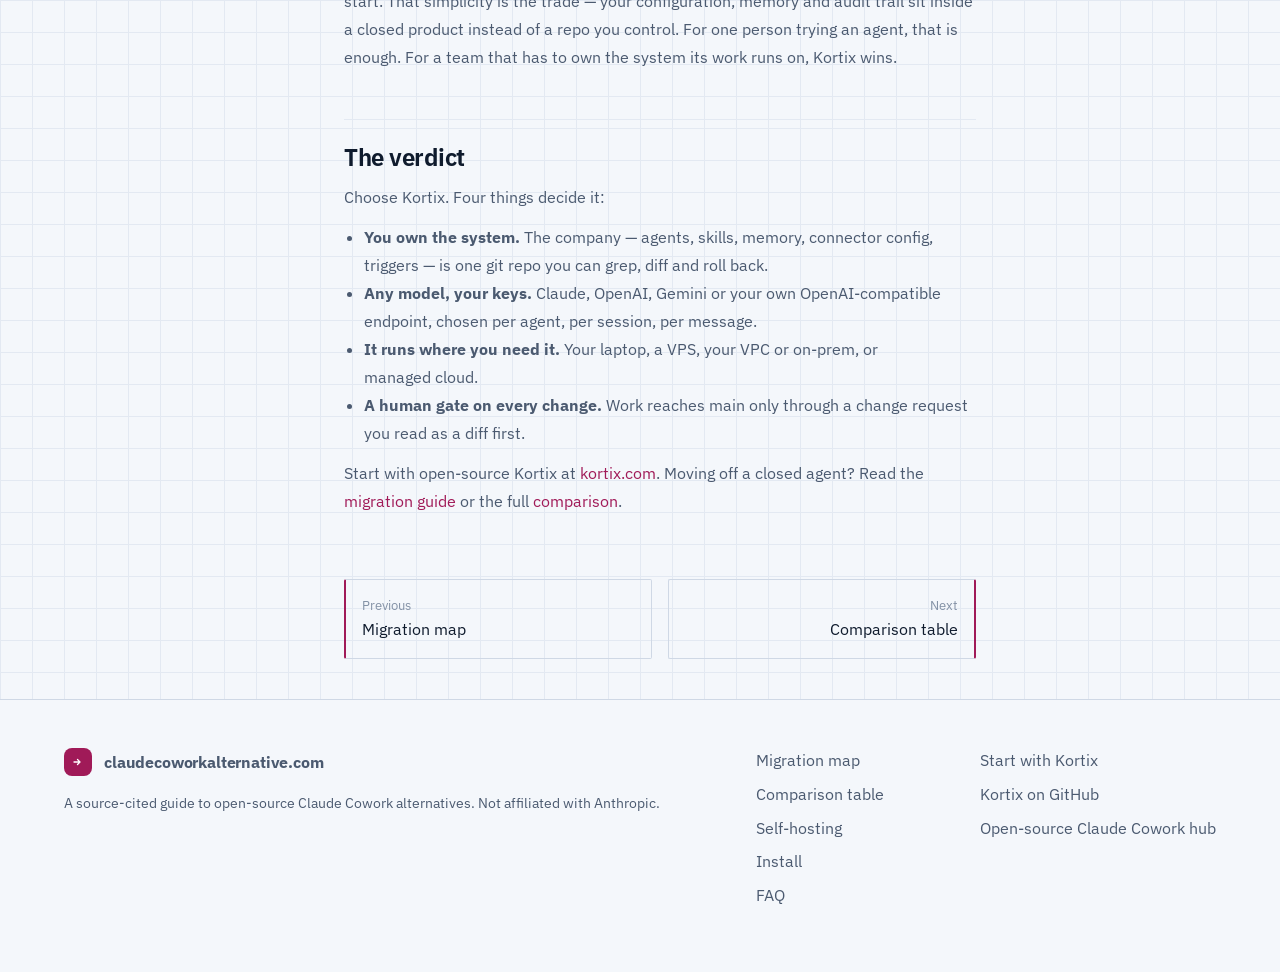
==== commit 13d33a84: "publish policy: nofollow kortix.com, GA4 tag: claude-cowork-vs-kortix.html" ====
--- a/claude-cowork-vs-kortix.html
+++ b/claude-cowork-vs-kortix.html
@@ -23,13 +23,32 @@
  {"@type":"Article","headline":"Claude Cowork vs Kortix: which open source AI Management System to run on","about":["Kortix","Claude Cowork"]}
 ]}
 </script>
+<!-- GA4 + consent mode: analytics cookies only after Accept -->
+<script>
+window.dataLayer=window.dataLayer||[];function gtag(){dataLayer.push(arguments);}
+gtag('consent','default',{'ad_storage':'denied','ad_user_data':'denied','ad_personalization':'denied','analytics_storage': 'denied','wait_for_update':500});
+try{if(localStorage.getItem('kx-consent')==='granted'){gtag('consent','update',{'analytics_storage': 'granted'});}}catch(e){}
+gtag('js',new Date());gtag('config', 'G-DT6FGYCF6P');
+</script>
+<script async src="https://www.googletagmanager.com/gtag/js?id=G-DT6FGYCF6P"></script>
+<script>
+(function(){var k='kx-consent',v=null;try{v=localStorage.getItem(k);}catch(e){}if(v)return;
+function show(){var b=document.createElement('div');b.id=k;b.setAttribute('role','dialog');b.setAttribute('aria-label','Analytics consent');
+b.style.cssText='position:fixed;left:16px;right:16px;bottom:16px;max-width:560px;margin:0 auto;z-index:2147483000;background:#111;color:#fff;border:1px solid rgba(255,255,255,.28);font:14px/1.45 system-ui,sans-serif;padding:12px 14px;border-radius:10px;display:flex;gap:10px;align-items:center;flex-wrap:wrap;box-shadow:0 6px 24px rgba(0,0,0,.3)';
+var t=document.createElement('span');t.style.cssText='flex:1 1 220px';t.textContent='We use analytics cookies to learn which pages help readers. Allow them?';b.appendChild(t);
+function btn(label,grant){var x=document.createElement('button');x.type='button';x.textContent=label;
+x.style.cssText='font:inherit;padding:6px 14px;border-radius:6px;border:1px solid #fff;cursor:pointer;background:'+(grant?'#fff':'transparent')+';color:'+(grant?'#111':'#fff');
+x.onclick=function(){try{localStorage.setItem(k,grant?'granted':'denied');}catch(e){}if(grant){gtag('consent','update',{'analytics_storage': 'granted'});}b.remove();};return x;}
+b.appendChild(btn('Accept',true));b.appendChild(btn('Decline',false));document.body.appendChild(b);}
+if(document.readyState==='loading'){document.addEventListener('DOMContentLoaded',show);}else{show();}})();
+</script>
 </head>
 <body>
 <header class="site-header">
   <div class="wrap nav">
     <a class="brand" href="/"><span class="logo" aria-hidden="true"><svg viewBox="0 0 32 32" fill="none"><path d="M8 16h11M15 11l5 5-5 5" stroke="currentColor" stroke-width="2.6" stroke-linecap="round" stroke-linejoin="round"/></svg></span><span>claudecoworkalternative</span><span class="tld">guide</span></a>
     <nav class="nav-links" aria-label="Primary"><a href="/">Overview</a><a href="/migration.html">Migration</a><a href="/comparison.html">Comparison</a><a href="/self-hosting.html">Self-hosting</a><a href="/install.html">Install</a></nav>
-    <div class="nav-actions"><a class="btn btn-primary" href="https://kortix.com">Get open-source Kortix</a><details class="nav-menu"><summary aria-label="Menu">&#9776;</summary><nav class="nav-menu-panel" aria-label="Mobile"><a href="/">Overview</a><a href="/migration.html">Migration map</a><a href="/claude-cowork-vs-kortix.html">Claude Cowork vs Kortix</a><a href="/comparison.html">Comparison table</a><a href="/self-hosting.html">Self-hosting</a><a href="/install.html">Install</a><a href="/is-claude-cowork-open-source.html">Is Claude Cowork open source?</a><a href="/faq.html">FAQ</a><a class="btn btn-primary" href="https://kortix.com">Get open-source Kortix</a></nav></details></div>
+    <div class="nav-actions"><a class="btn btn-primary" href="https://kortix.com" rel="nofollow">Get open-source Kortix</a><details class="nav-menu"><summary aria-label="Menu">&#9776;</summary><nav class="nav-menu-panel" aria-label="Mobile"><a href="/">Overview</a><a href="/migration.html">Migration map</a><a href="/claude-cowork-vs-kortix.html">Claude Cowork vs Kortix</a><a href="/comparison.html">Comparison table</a><a href="/self-hosting.html">Self-hosting</a><a href="/install.html">Install</a><a href="/is-claude-cowork-open-source.html">Is Claude Cowork open source?</a><a href="/faq.html">FAQ</a><a class="btn btn-primary" href="https://kortix.com" rel="nofollow">Get open-source Kortix</a></nav></details></div>
   </div>
 </header>
 <div class="docs-layout">
@@ -80,7 +99,7 @@
         <li><strong>It runs where you need it.</strong> Your laptop, a VPS, your VPC or on-prem, or managed cloud.</li>
         <li><strong>A human gate on every change.</strong> Work reaches main only through a change request you read as a diff first.</li>
       </ul>
-      <p>Start with open-source Kortix at <a href="https://kortix.com">kortix.com</a>. Moving off a closed agent? Read the <a href="/migration.html">migration guide</a> or the full <a href="/comparison.html">comparison</a>.</p>
+      <p>Start with open-source Kortix at <a href="https://kortix.com" rel="nofollow">kortix.com</a>. Moving off a closed agent? Read the <a href="/migration.html">migration guide</a> or the full <a href="/comparison.html">comparison</a>.</p>
     </article>
     <nav class="pager"><a href="/migration.html"><span>Previous</span>Migration map</a><a href="/comparison.html"><span>Next</span>Comparison table</a></nav>
   </main>
@@ -89,7 +108,7 @@
 <footer class="site-footer"><div class="wrap footer-grid">
   <div><a class="brand" href="/"><span class="logo" aria-hidden="true"><svg viewBox="0 0 32 32" fill="none"><path d="M8 16h11M15 11l5 5-5 5" stroke="currentColor" stroke-width="2.6" stroke-linecap="round" stroke-linejoin="round"/></svg></span><span>claudecoworkalternative.com</span></a><p>A source-cited guide to open-source Claude Cowork alternatives. Not affiliated with Anthropic.</p></div>
   <div class="cols"><a href="/migration.html">Migration map</a><a href="/comparison.html">Comparison table</a><a href="/self-hosting.html">Self-hosting</a><a href="/install.html">Install</a><a href="/faq.html">FAQ</a></div>
-  <div class="cols"><a href="https://kortix.com">Start with Kortix</a><a href="https://github.com/kortix-ai/suna">Kortix on GitHub</a><a href="https://opensourceclaudecowork.com">Open-source Claude Cowork hub</a></div>
+  <div class="cols"><a href="https://kortix.com" rel="nofollow">Start with Kortix</a><a href="https://github.com/kortix-ai/suna">Kortix on GitHub</a><a href="https://opensourceclaudecowork.com">Open-source Claude Cowork hub</a></div>
 </div></footer>
 </body>
 </html>
